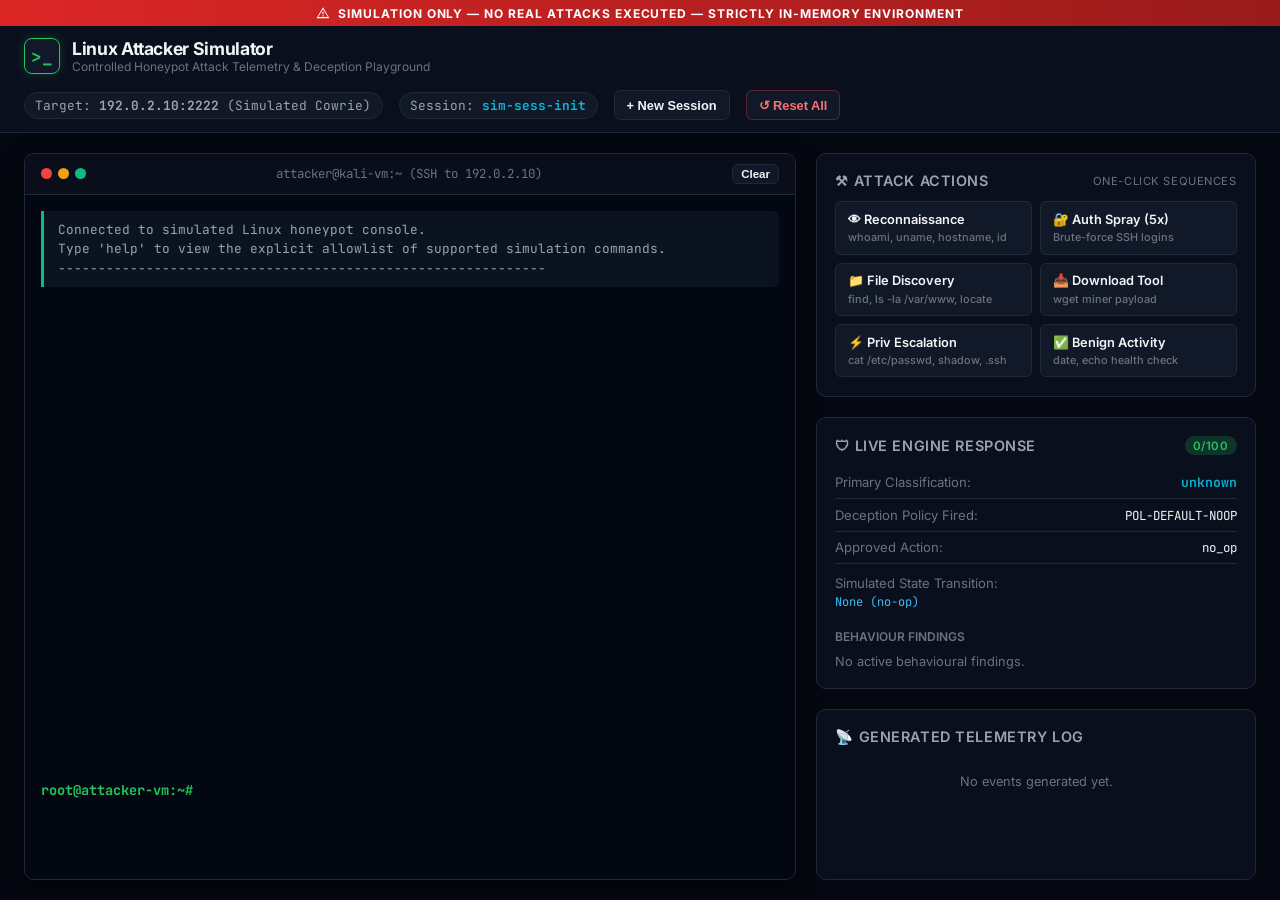
==== simulator/static/index.html @ c262e5c0 "Add analysis engine, deception dashboard, simulator, and live telemetry" ====
<!DOCTYPE html>
<html lang="en">
<head>
  <meta charset="UTF-8">
  <meta name="viewport" content="width=device-width, initial-scale=1.0">
  <title>Linux Attacker Simulator — AI Adaptive Cyber Deception System</title>

  <!-- Fonts -->
  <link rel="preconnect" href="https://fonts.googleapis.com">
  <link rel="preconnect" href="https://fonts.gstatic.com" crossorigin>
  <link href="https://fonts.googleapis.com/css2?family=Inter:wght@400;500;600;700&family=JetBrains+Mono:wght@400;500;600;700&display=swap" rel="stylesheet">

  <!-- Stylesheet -->
  <link rel="stylesheet" href="css/simulator.css">
</head>
<body>

  <!-- Persistent Safety Warning Banner -->
  <div class="safety-banner">
    <svg width="14" height="14" viewBox="0 0 24 24" fill="currentColor">
      <path d="M12 2L1 21h22L12 2zm0 3.5L20.3 19H3.7L12 5.5zM11 10v4h2v-4h-2zm0 6v2h2v-2h-2z"/>
    </svg>
    <span>SIMULATION ONLY — NO REAL ATTACKS EXECUTED — STRICTLY IN-MEMORY ENVIRONMENT</span>
  </div>

  <!-- Header -->
  <header class="header">
    <div class="brand">
      <div class="brand-icon">&gt;_</div>
      <div>
        <div class="brand-title">Linux Attacker Simulator</div>
        <div class="brand-subtitle">Controlled Honeypot Attack Telemetry & Deception Playground</div>
      </div>
    </div>

    <div class="header-meta">
      <div class="meta-pill">Target: <strong>192.0.2.10:2222</strong> (Simulated Cowrie)</div>
      <div class="meta-pill">Session: <strong id="sessionIdDisplay" style="color: var(--term-cyan);">sim-sess-init</strong></div>
      <button id="btnNewSession" class="btn" title="Start a fresh simulated session ID">+ New Session</button>
      <button id="btnResetSession" class="btn btn-danger" title="Reset session and WorldState baseline">&#8634; Reset All</button>
    </div>
  </header>

  <!-- Main Split Layout -->
  <main class="main-container">
    <!-- Left: Terminal Emulator -->
    <div class="terminal-card">
      <div class="terminal-header">
        <div class="terminal-dots">
          <div class="dot dot-red"></div>
          <div class="dot dot-yellow"></div>
          <div class="dot dot-green"></div>
        </div>
        <div class="terminal-title">attacker@kali-vm:~ (SSH to 192.0.2.10)</div>
        <button id="btnClearTerminal" class="btn" style="padding: 0.2rem 0.5rem; font-size: 0.72rem;">Clear</button>
      </div>

      <div class="terminal-body" id="terminalBody">
        <div id="terminalOutput"></div>
        <div class="terminal-input-row">
          <span class="terminal-prompt">root@attacker-vm:~#</span>
          <input type="text" id="terminalInput" class="terminal-input" autofocus autocomplete="off" spellcheck="false">
        </div>
      </div>
    </div>

    <!-- Right: Attack Actions & Live Response Panel -->
    <div class="side-panel">
      <!-- 1. Attack Scenario Controls -->
      <div class="card">
        <div class="card-title">
          <span>&#9874; Attack Actions</span>
          <span style="font-size: 0.7rem; color: var(--text-muted); font-weight: 400;">One-Click Sequences</span>
        </div>
        <div class="actions-grid">
          <button class="btn-action" data-action="reconnaissance">
            <span class="btn-action-label">&#128065; Reconnaissance</span>
            <span class="btn-action-sub">whoami, uname, hostname, id</span>
          </button>
          <button class="btn-action" data-action="authentication_abuse">
            <span class="btn-action-label">&#128272; Auth Spray (5x)</span>
            <span class="btn-action-sub">Brute-force SSH logins</span>
          </button>
          <button class="btn-action" data-action="file_discovery">
            <span class="btn-action-label">&#128193; File Discovery</span>
            <span class="btn-action-sub">find, ls -la /var/www, locate</span>
          </button>
          <button class="btn-action" data-action="download_attempt">
            <span class="btn-action-label">&#128229; Download Tool</span>
            <span class="btn-action-sub">wget miner payload</span>
          </button>
          <button class="btn-action" data-action="privilege_escalation">
            <span class="btn-action-label">&#9889; Priv Escalation</span>
            <span class="btn-action-sub">cat /etc/passwd, shadow, .ssh</span>
          </button>
          <button class="btn-action" data-action="benign_activity">
            <span class="btn-action-label">&#9989; Benign Activity</span>
            <span class="btn-action-sub">date, echo health check</span>
          </button>
        </div>
      </div>

      <!-- 2. Live Telemetry & Deception Response -->
      <div class="card">
        <div class="card-title">
          <span>&#128737; Live Engine Response</span>
          <span id="threatScoreDisplay" class="badge badge-low">0/100</span>
        </div>
        <div>
          <div class="telemetry-row">
            <span style="color: var(--text-muted);">Primary Classification:</span>
            <span id="categoryDisplay" style="font-family: var(--font-mono); font-weight: 600; color: var(--term-cyan);">unknown</span>
          </div>
          <div class="telemetry-row">
            <span style="color: var(--text-muted);">Deception Policy Fired:</span>
            <span id="policyDisplay" style="font-family: var(--font-mono); font-size: 0.78rem;">POL-DEFAULT-NOOP</span>
          </div>
          <div class="telemetry-row">
            <span style="color: var(--text-muted);">Approved Action:</span>
            <span id="actionDisplay" style="font-family: var(--font-mono); font-size: 0.78rem;">no_op</span>
          </div>
          <div class="telemetry-row" style="border-bottom: none; flex-direction: column; align-items: flex-start; gap: 0.2rem; margin-top: 0.2rem;">
            <span style="color: var(--text-muted);">Simulated State Transition:</span>
            <span id="stateAppliedDisplay" style="font-family: var(--font-mono); font-size: 0.75rem; color: #38bdf8; word-break: break-all;">None (no-op)</span>
          </div>
        </div>

        <div style="margin-top: 0.75rem;">
          <div style="font-size: 0.75rem; font-weight: 600; text-transform: uppercase; color: var(--text-muted); margin-bottom: 0.35rem;">
            Behaviour Findings
          </div>
          <div id="findingsDisplay">
            <span style="color: var(--text-muted); font-size: 0.8rem;">No active behavioural findings.</span>
          </div>
        </div>
      </div>

      <!-- 3. Chronological Simulation Event Stream -->
      <div class="card" style="flex: 1;">
        <div class="card-title">
          <span>&#128225; Generated Telemetry Log</span>
        </div>
        <div id="eventsLog" style="max-height: 180px; overflow-y: auto;">
          <div style="color: var(--text-muted); font-size: 0.8rem; text-align: center; padding: 1rem;">No events generated yet.</div>
        </div>
      </div>
    </div>
  </main>

  <!-- Script -->
  <script src="js/simulator.js"></script>
</body>
</html>
---- simulator/static/css/simulator.css ----
/* ==========================================================================
   Linux Attacker Simulator — Stylesheet
   Dark Terminal & Cybersecurity Theme
   ========================================================================== */

:root {
  --bg-primary: #050811;
  --bg-secondary: #0a0f1d;
  --bg-surface: #111827;
  --bg-terminal: #030712;

  --border-subtle: #1f2937;
  --border-glow: rgba(34, 197, 94, 0.3);

  --text-primary: #f3f4f6;
  --text-secondary: #9ca3af;
  --text-muted: #6b7280;

  --term-green: #22c55e;
  --term-cyan: #06b6d4;
  --term-amber: #f59e0b;
  --term-rose: #f43f5e;
  --term-purple: #a855f7;

  --font-sans: 'Inter', -apple-system, sans-serif;
  --font-mono: 'JetBrains Mono', monospace;
}

*, *::before, *::after {
  box-sizing: border-box;
  margin: 0;
  padding: 0;
}

body {
  font-family: var(--font-sans);
  background: var(--bg-primary);
  color: var(--text-primary);
  min-height: 100vh;
  display: flex;
  flex-direction: column;
}

/* Persistent Safety Warning Header */
.safety-banner {
  background: linear-gradient(90deg, #dc2626, #991b1b);
  color: white;
  text-align: center;
  padding: 0.35rem 1rem;
  font-size: 0.75rem;
  font-weight: 700;
  letter-spacing: 0.08em;
  text-transform: uppercase;
  display: flex;
  align-items: center;
  justify-content: center;
  gap: 0.5rem;
  box-shadow: 0 2px 8px rgba(220, 38, 38, 0.4);
}

/* App Header */
.header {
  background: var(--bg-secondary);
  border-bottom: 1px solid var(--border-subtle);
  padding: 0.75rem 1.5rem;
  display: flex;
  align-items: center;
  justify-content: space-between;
  flex-wrap: wrap;
  gap: 1rem;
}

.brand {
  display: flex;
  align-items: center;
  gap: 0.75rem;
}

.brand-icon {
  width: 36px;
  height: 36px;
  background: #111827;
  border: 1px solid #22c55e;
  border-radius: 8px;
  display: flex;
  align-items: center;
  justify-content: center;
  color: #22c55e;
  font-family: var(--font-mono);
  font-weight: 700;
  font-size: 1.1rem;
  box-shadow: 0 0 10px rgba(34, 197, 94, 0.25);
}

.brand-title {
  font-size: 1.1rem;
  font-weight: 700;
  letter-spacing: -0.02em;
}

.brand-subtitle {
  font-size: 0.75rem;
  color: var(--text-muted);
}

.header-meta {
  display: flex;
  align-items: center;
  gap: 1rem;
  font-size: 0.8rem;
}

.meta-pill {
  background: var(--bg-surface);
  border: 1px solid var(--border-subtle);
  padding: 0.25rem 0.65rem;
  border-radius: 9999px;
  font-family: var(--font-mono);
  color: var(--text-secondary);
}

/* Main Split Layout */
.main-container {
  flex: 1;
  display: grid;
  grid-template-columns: 1fr 440px;
  gap: 1.25rem;
  padding: 1.25rem 1.5rem;
  max-width: 1700px;
  width: 100%;
  margin: 0 auto;
}

@media (max-width: 1100px) {
  .main-container {
    grid-template-columns: 1fr;
  }
}

/* Terminal Card */
.terminal-card {
  background: var(--bg-terminal);
  border: 1px solid var(--border-subtle);
  border-radius: 10px;
  display: flex;
  flex-direction: column;
  overflow: hidden;
  box-shadow: 0 8px 24px rgba(0, 0, 0, 0.6);
}

.terminal-header {
  background: #090e1a;
  border-bottom: 1px solid var(--border-subtle);
  padding: 0.6rem 1rem;
  display: flex;
  align-items: center;
  justify-content: space-between;
}

.terminal-dots {
  display: flex;
  gap: 6px;
}

.dot {
  width: 11px;
  height: 11px;
  border-radius: 50%;
}
.dot-red { background: #ef4444; }
.dot-yellow { background: #f59e0b; }
.dot-green { background: #10b981; }

.terminal-title {
  font-size: 0.78rem;
  font-family: var(--font-mono);
  color: var(--text-muted);
}

.terminal-body {
  flex: 1;
  padding: 1rem;
  font-family: var(--font-mono);
  font-size: 0.85rem;
  color: #e5e7eb;
  overflow-y: auto;
  min-height: 440px;
  max-height: 620px;
  display: flex;
  flex-direction: column;
}

.terminal-output {
  white-space: pre-wrap;
  word-break: break-word;
  line-height: 1.5;
  margin-bottom: 0.75rem;
}

.term-block {
  margin-bottom: 0.9rem;
  padding: 0.55rem 0.75rem;
  background: rgba(15, 23, 42, 0.45);
  border-left: 3px solid #38bdf8;
  border-radius: 0 6px 6px 0;
}

.term-block.action-block {
  border-left-color: #a855f7;
  background: rgba(88, 28, 135, 0.15);
}

.term-cmd {
  color: #38bdf8;
  font-weight: 600;
  display: flex;
  align-items: center;
  gap: 0.4rem;
  margin-bottom: 0.35rem;
  font-size: 0.82rem;
}

.term-out {
  color: #cbd5e1;
  white-space: pre-wrap;
  word-break: break-word;
  line-height: 1.5;
  font-size: 0.82rem;
}

.term-banner-block {
  margin-bottom: 0.9rem;
  padding: 0.6rem 0.85rem;
  background: rgba(30, 41, 59, 0.35);
  border-left: 3px solid #10b981;
  border-radius: 0 6px 6px 0;
  color: #94a3b8;
  line-height: 1.5;
  font-size: 0.8rem;
  white-space: pre-wrap;
}

.terminal-input-row {
  display: flex;
  align-items: center;
  gap: 0.5rem;
  margin-top: auto;
}

.terminal-prompt {
  color: #22c55e;
  font-weight: 700;
  white-space: nowrap;
}

.terminal-input {
  flex: 1;
  background: transparent;
  border: none;
  outline: none;
  font-family: inherit;
  font-size: inherit;
  color: #f3f4f6;
  caret-color: #22c55e;
}

/* Side Panels */
.side-panel {
  display: flex;
  flex-direction: column;
  gap: 1.25rem;
}

.card {
  background: var(--bg-secondary);
  border: 1px solid var(--border-subtle);
  border-radius: 10px;
  padding: 1.15rem;
}

.card-title {
  font-size: 0.9rem;
  font-weight: 600;
  text-transform: uppercase;
  letter-spacing: 0.04em;
  color: var(--text-secondary);
  margin-bottom: 0.75rem;
  display: flex;
  align-items: center;
  justify-content: space-between;
}

/* Action Buttons Grid */
.actions-grid {
  display: grid;
  grid-template-columns: 1fr 1fr;
  gap: 0.5rem;
}

.btn-action {
  background: var(--bg-surface);
  border: 1px solid var(--border-subtle);
  color: var(--text-primary);
  padding: 0.6rem 0.75rem;
  border-radius: 6px;
  font-size: 0.8rem;
  font-family: inherit;
  font-weight: 500;
  cursor: pointer;
  text-align: left;
  transition: all 0.2s ease;
  display: flex;
  flex-direction: column;
  gap: 0.2rem;
}

.btn-action:hover {
  background: #1f2937;
  border-color: #38bdf8;
  box-shadow: 0 0 10px rgba(56, 189, 248, 0.15);
}

.btn-action-label {
  font-weight: 600;
}

.btn-action-sub {
  font-size: 0.68rem;
  color: var(--text-muted);
}

/* Response telemetry card */
.telemetry-row {
  display: flex;
  justify-content: space-between;
  align-items: flex-start;
  font-size: 0.82rem;
  padding: 0.45rem 0;
  border-bottom: 1px solid var(--border-subtle);
  gap: 0.5rem;
}

.json-state-box {
  background: rgba(0, 0, 0, 0.45);
  border: 1px solid var(--border-subtle);
  border-radius: 4px;
  padding: 0.45rem 0.6rem;
  font-family: var(--font-mono);
  font-size: 0.73rem;
  color: #a7f3d0;
  max-height: 120px;
  overflow: auto;
  white-space: pre-wrap;
  word-break: break-word;
  line-height: 1.4;
  width: 100%;
}

.finding-item {
  background: rgba(0, 0, 0, 0.35);
  border: 1px solid rgba(56, 189, 248, 0.15);
  border-radius: 5px;
  padding: 0.4rem 0.6rem;
  margin-bottom: 0.4rem;
  font-size: 0.78rem;
  line-height: 1.4;
  word-break: break-word;
}

.event-log-item {
  font-size: 0.75rem;
  border-bottom: 1px solid var(--border-subtle);
  padding: 0.4rem 0;
  display: flex;
  flex-direction: column;
  gap: 0.2rem;
}
.event-log-item:last-child {
  border-bottom: none;
}
.event-log-meta {
  display: flex;
  justify-content: space-between;
  align-items: center;
}
.event-badge {
  color: #38bdf8;
  font-family: var(--font-mono);
  font-weight: 600;
  font-size: 0.72rem;
}
.event-time {
  color: var(--text-muted);
  font-family: var(--font-mono);
  font-size: 0.7rem;
}
.event-log-detail {
  color: var(--text-secondary);
  font-family: var(--font-mono);
  font-size: 0.73rem;
  overflow: hidden;
  text-overflow: ellipsis;
  white-space: nowrap;
}

.badge {
  display: inline-block;
  padding: 0.15rem 0.5rem;
  border-radius: 9999px;
  font-size: 0.72rem;
  font-weight: 600;
  text-transform: uppercase;
}

.badge-low { background: rgba(34, 197, 94, 0.2); color: #22c55e; }
.badge-med { background: rgba(245, 158, 11, 0.2); color: #f59e0b; }
.badge-high { background: rgba(239, 68, 68, 0.2); color: #ef4444; }

.badge-accepted { background: rgba(34, 197, 94, 0.2); color: #22c55e; border: 1px solid #22c55e; }
.badge-noop { background: rgba(156, 163, 175, 0.2); color: #9ca3af; }

/* Buttons */
.btn {
  background: var(--bg-surface);
  border: 1px solid var(--border-subtle);
  color: var(--text-primary);
  padding: 0.4rem 0.75rem;
  border-radius: 6px;
  font-size: 0.8rem;
  font-weight: 600;
  cursor: pointer;
  transition: all 0.2s;
}
.btn:hover {
  background: #1f2937;
  border-color: var(--text-muted);
}

.btn-danger {
  color: #f87171;
  border-color: rgba(239, 68, 68, 0.3);
}
.btn-danger:hover {
  background: rgba(239, 68, 68, 0.15);
  border-color: #ef4444;
}
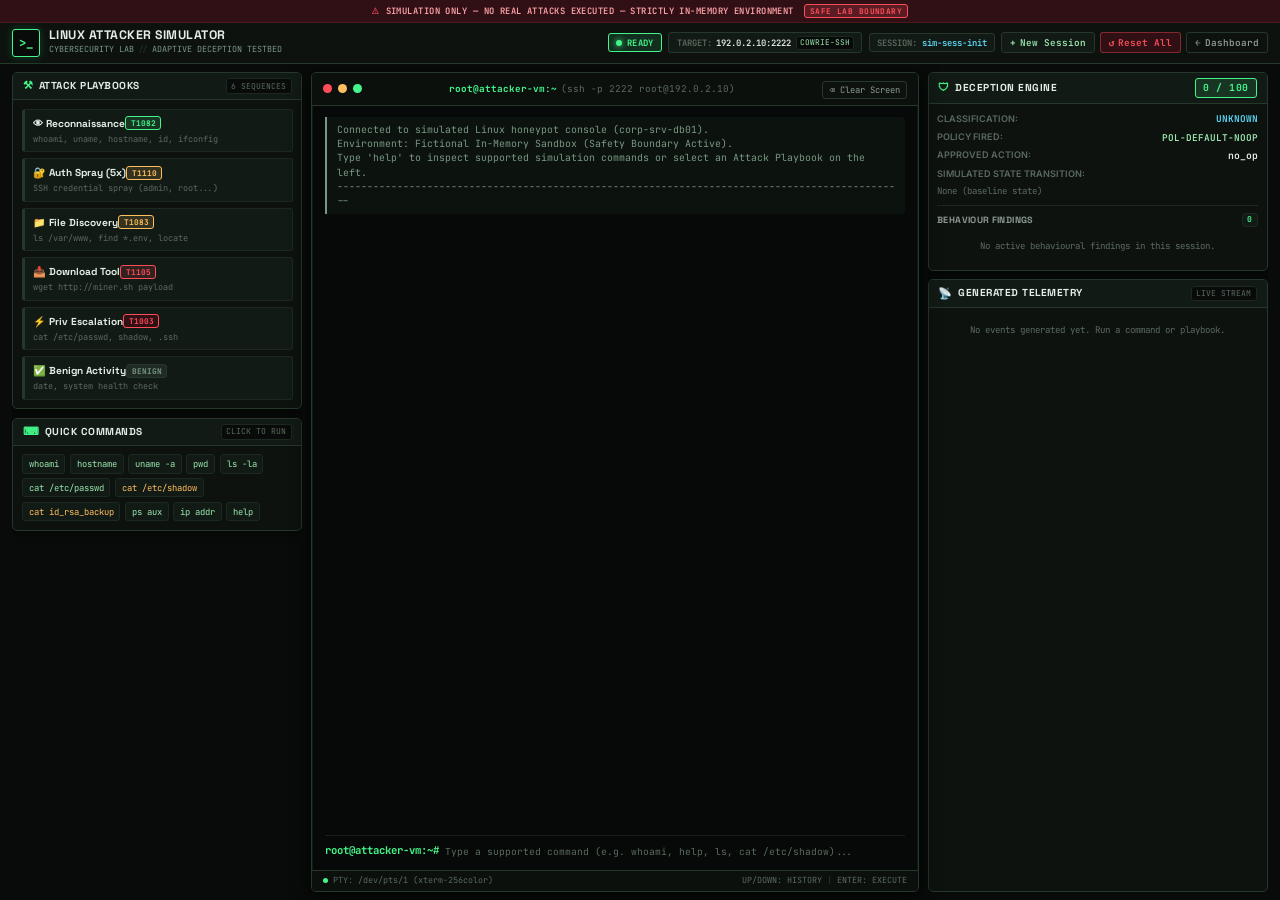
==== commit 1b3ad1eb: "feat(ui): redesign Analysis Dashboard and Linux Attack Simulator - Redesign main dashboard into a cy" ====
--- a/simulator/static/index.html
+++ b/simulator/static/index.html
@@ -5,146 +5,274 @@
   <meta name="viewport" content="width=device-width, initial-scale=1.0">
   <title>Linux Attacker Simulator — AI Adaptive Cyber Deception System</title>
 
-  <!-- Fonts -->
+  <!-- Fonts: Space Grotesk (Headers/Playbooks), JetBrains Mono (Terminal/Telemetry), Inter (Body) -->
   <link rel="preconnect" href="https://fonts.googleapis.com">
   <link rel="preconnect" href="https://fonts.gstatic.com" crossorigin>
-  <link href="https://fonts.googleapis.com/css2?family=Inter:wght@400;500;600;700&family=JetBrains+Mono:wght@400;500;600;700&display=swap" rel="stylesheet">
+  <link href="https://fonts.googleapis.com/css2?family=Inter:wght@400;500;600;700&family=JetBrains+Mono:wght@400;500;600;700&family=Space+Grotesk:wght@500;600;700&display=swap" rel="stylesheet">
 
   <!-- Stylesheet -->
   <link rel="stylesheet" href="css/simulator.css">
 </head>
 <body>
 
-  <!-- Persistent Safety Warning Banner -->
+  <!-- Safety Warning Header -->
   <div class="safety-banner">
-    <svg width="14" height="14" viewBox="0 0 24 24" fill="currentColor">
-      <path d="M12 2L1 21h22L12 2zm0 3.5L20.3 19H3.7L12 5.5zM11 10v4h2v-4h-2zm0 6v2h2v-2h-2z"/>
-    </svg>
-    <span>SIMULATION ONLY — NO REAL ATTACKS EXECUTED — STRICTLY IN-MEMORY ENVIRONMENT</span>
+    <div class="safety-content">
+      <span class="safety-icon">&#9888;</span>
+      <span class="safety-text">SIMULATION ONLY — NO REAL ATTACKS EXECUTED — STRICTLY IN-MEMORY ENVIRONMENT</span>
+      <span class="safety-tag">SAFE LAB BOUNDARY</span>
+    </div>
   </div>
 
-  <!-- Header -->
+  <!-- Terminal Style Header -->
   <header class="header">
     <div class="brand">
-      <div class="brand-icon">&gt;_</div>
+      <div class="brand-terminal-badge">&gt;_</div>
       <div>
         <div class="brand-title">Linux Attacker Simulator</div>
-        <div class="brand-subtitle">Controlled Honeypot Attack Telemetry & Deception Playground</div>
+        <div class="brand-subtitle">
+          <span>CYBERSECURITY LAB</span>
+          <span class="sep">//</span>
+          <span>ADAPTIVE DECEPTION TESTBED</span>
+        </div>
       </div>
     </div>
 
+    <!-- Live Status & Telemetry Metadata -->
     <div class="header-meta">
-      <div class="meta-pill">Target: <strong>192.0.2.10:2222</strong> (Simulated Cowrie)</div>
-      <div class="meta-pill">Session: <strong id="sessionIdDisplay" style="color: var(--term-cyan);">sim-sess-init</strong></div>
-      <button id="btnNewSession" class="btn" title="Start a fresh simulated session ID">+ New Session</button>
-      <button id="btnResetSession" class="btn btn-danger" title="Reset session and WorldState baseline">&#8634; Reset All</button>
+      <div id="simStatusPill" class="status-pill status-ready">
+        <span class="status-dot"></span>
+        <span id="simStatusText">READY</span>
+      </div>
+
+      <div class="meta-pill">
+        <span class="meta-label">TARGET:</span>
+        <span class="meta-value">192.0.2.10:2222</span>
+        <span class="meta-tag">COWRIE-SSH</span>
+      </div>
+
+      <div class="meta-pill">
+        <span class="meta-label">SESSION:</span>
+        <strong id="sessionIdDisplay" class="meta-value session-highlight">sim-sess-init</strong>
+      </div>
+
+      <div class="header-actions">
+        <button id="btnNewSession" class="btn btn-secondary" title="Start a fresh simulated session ID">
+          <span>+</span> New Session
+        </button>
+        <button id="btnResetSession" class="btn btn-danger" title="Reset session and WorldState baseline">
+          <span>&#8634;</span> Reset All
+        </button>
+        <a href="/" class="btn btn-nav" title="Return to main Analysis Dashboard">
+          <span>&#8592;</span> Dashboard
+        </a>
+      </div>
     </div>
   </header>
 
-  <!-- Main Split Layout -->
+  <!-- Main 3-Column Operations Console -->
   <main class="main-container">
-    <!-- Left: Terminal Emulator -->
-    <div class="terminal-card">
-      <div class="terminal-header">
-        <div class="terminal-dots">
-          <div class="dot dot-red"></div>
-          <div class="dot dot-yellow"></div>
-          <div class="dot dot-green"></div>
-        </div>
-        <div class="terminal-title">attacker@kali-vm:~ (SSH to 192.0.2.10)</div>
-        <button id="btnClearTerminal" class="btn" style="padding: 0.2rem 0.5rem; font-size: 0.72rem;">Clear</button>
-      </div>
-
-      <div class="terminal-body" id="terminalBody">
-        <div id="terminalOutput"></div>
-        <div class="terminal-input-row">
-          <span class="terminal-prompt">root@attacker-vm:~#</span>
-          <input type="text" id="terminalInput" class="terminal-input" autofocus autocomplete="off" spellcheck="false">
-        </div>
-      </div>
-    </div>
-
-    <!-- Right: Attack Actions & Live Response Panel -->
-    <div class="side-panel">
-      <!-- 1. Attack Scenario Controls -->
-      <div class="card">
-        <div class="card-title">
-          <span>&#9874; Attack Actions</span>
-          <span style="font-size: 0.7rem; color: var(--text-muted); font-weight: 400;">One-Click Sequences</span>
-        </div>
-        <div class="actions-grid">
-          <button class="btn-action" data-action="reconnaissance">
-            <span class="btn-action-label">&#128065; Reconnaissance</span>
-            <span class="btn-action-sub">whoami, uname, hostname, id</span>
-          </button>
-          <button class="btn-action" data-action="authentication_abuse">
-            <span class="btn-action-label">&#128272; Auth Spray (5x)</span>
-            <span class="btn-action-sub">Brute-force SSH logins</span>
-          </button>
-          <button class="btn-action" data-action="file_discovery">
-            <span class="btn-action-label">&#128193; File Discovery</span>
-            <span class="btn-action-sub">find, ls -la /var/www, locate</span>
-          </button>
-          <button class="btn-action" data-action="download_attempt">
-            <span class="btn-action-label">&#128229; Download Tool</span>
-            <span class="btn-action-sub">wget miner payload</span>
-          </button>
-          <button class="btn-action" data-action="privilege_escalation">
-            <span class="btn-action-label">&#9889; Priv Escalation</span>
-            <span class="btn-action-sub">cat /etc/passwd, shadow, .ssh</span>
-          </button>
-          <button class="btn-action" data-action="benign_activity">
-            <span class="btn-action-label">&#9989; Benign Activity</span>
-            <span class="btn-action-sub">date, echo health check</span>
-          </button>
-        </div>
-      </div>
-
-      <!-- 2. Live Telemetry & Deception Response -->
-      <div class="card">
-        <div class="card-title">
-          <span>&#128737; Live Engine Response</span>
-          <span id="threatScoreDisplay" class="badge badge-low">0/100</span>
-        </div>
-        <div>
-          <div class="telemetry-row">
-            <span style="color: var(--text-muted);">Primary Classification:</span>
-            <span id="categoryDisplay" style="font-family: var(--font-mono); font-weight: 600; color: var(--term-cyan);">unknown</span>
-          </div>
-          <div class="telemetry-row">
-            <span style="color: var(--text-muted);">Deception Policy Fired:</span>
-            <span id="policyDisplay" style="font-family: var(--font-mono); font-size: 0.78rem;">POL-DEFAULT-NOOP</span>
-          </div>
-          <div class="telemetry-row">
-            <span style="color: var(--text-muted);">Approved Action:</span>
-            <span id="actionDisplay" style="font-family: var(--font-mono); font-size: 0.78rem;">no_op</span>
-          </div>
-          <div class="telemetry-row" style="border-bottom: none; flex-direction: column; align-items: flex-start; gap: 0.2rem; margin-top: 0.2rem;">
-            <span style="color: var(--text-muted);">Simulated State Transition:</span>
-            <span id="stateAppliedDisplay" style="font-family: var(--font-mono); font-size: 0.75rem; color: #38bdf8; word-break: break-all;">None (no-op)</span>
-          </div>
-        </div>
-
-        <div style="margin-top: 0.75rem;">
-          <div style="font-size: 0.75rem; font-weight: 600; text-transform: uppercase; color: var(--text-muted); margin-bottom: 0.35rem;">
-            Behaviour Findings
-          </div>
-          <div id="findingsDisplay">
-            <span style="color: var(--text-muted); font-size: 0.8rem;">No active behavioural findings.</span>
-          </div>
-        </div>
-      </div>
-
-      <!-- 3. Chronological Simulation Event Stream -->
-      <div class="card" style="flex: 1;">
-        <div class="card-title">
-          <span>&#128225; Generated Telemetry Log</span>
-        </div>
-        <div id="eventsLog" style="max-height: 180px; overflow-y: auto;">
-          <div style="color: var(--text-muted); font-size: 0.8rem; text-align: center; padding: 1rem;">No events generated yet.</div>
-        </div>
-      </div>
-    </div>
+
+    <!-- Column 1: Attack Playbooks & Quick Commands -->
+    <aside class="left-panel">
+      <!-- 1. Attack Playbook Scenarios -->
+      <div class="terminal-panel">
+        <div class="panel-header">
+          <div class="panel-title">
+            <span class="panel-icon">&#9874;</span>
+            <span>ATTACK PLAYBOOKS</span>
+          </div>
+          <span class="panel-badge">6 SEQUENCES</span>
+        </div>
+        <div class="panel-body">
+          <div class="actions-grid">
+            <button class="btn-action" data-action="reconnaissance" title="System identification commands">
+              <div class="btn-action-top">
+                <span class="btn-action-label">&#128065; Reconnaissance</span>
+                <span class="action-tag tag-low">T1082</span>
+              </div>
+              <span class="btn-action-sub">whoami, uname, hostname, id, ifconfig</span>
+            </button>
+
+            <button class="btn-action" data-action="authentication_abuse" title="Simulated brute force login spray">
+              <div class="btn-action-top">
+                <span class="btn-action-label">&#128272; Auth Spray (5x)</span>
+                <span class="action-tag tag-med">T1110</span>
+              </div>
+              <span class="btn-action-sub">SSH credential spray (admin, root...)</span>
+            </button>
+
+            <button class="btn-action" data-action="file_discovery" title="Sensitive directory enumeration">
+              <div class="btn-action-top">
+                <span class="btn-action-label">&#128193; File Discovery</span>
+                <span class="action-tag tag-med">T1083</span>
+              </div>
+              <span class="btn-action-sub">ls /var/www, find *.env, locate</span>
+            </button>
+
+            <button class="btn-action" data-action="download_attempt" title="Simulated tool staging">
+              <div class="btn-action-top">
+                <span class="btn-action-label">&#128229; Download Tool</span>
+                <span class="action-tag tag-high">T1105</span>
+              </div>
+              <span class="btn-action-sub">wget http://miner.sh payload</span>
+            </button>
+
+            <button class="btn-action" data-action="privilege_escalation" title="Credential access and shadow file reading">
+              <div class="btn-action-top">
+                <span class="btn-action-label">&#9889; Priv Escalation</span>
+                <span class="action-tag tag-critical">T1003</span>
+              </div>
+              <span class="btn-action-sub">cat /etc/passwd, shadow, .ssh</span>
+            </button>
+
+            <button class="btn-action" data-action="benign_activity" title="Benign administrative baseline">
+              <div class="btn-action-top">
+                <span class="btn-action-label">&#9989; Benign Activity</span>
+                <span class="action-tag tag-benign">BENIGN</span>
+              </div>
+              <span class="btn-action-sub">date, system health check</span>
+            </button>
+          </div>
+        </div>
+      </div>
+
+      <!-- 2. Fast Command Chips -->
+      <div class="terminal-panel" style="margin-top: 0.65rem;">
+        <div class="panel-header">
+          <div class="panel-title">
+            <span class="panel-icon">&#9000;</span>
+            <span>QUICK COMMANDS</span>
+          </div>
+          <span class="panel-badge">CLICK TO RUN</span>
+        </div>
+        <div class="panel-body">
+          <div class="chips-grid">
+            <button class="chip" data-cmd="whoami">whoami</button>
+            <button class="chip" data-cmd="hostname">hostname</button>
+            <button class="chip" data-cmd="uname -a">uname -a</button>
+            <button class="chip" data-cmd="pwd">pwd</button>
+            <button class="chip" data-cmd="ls -la">ls -la</button>
+            <button class="chip" data-cmd="cat /etc/passwd">cat /etc/passwd</button>
+            <button class="chip chip-alert" data-cmd="cat /etc/shadow">cat /etc/shadow</button>
+            <button class="chip chip-alert" data-cmd="cat /root/.ssh/id_rsa_backup">cat id_rsa_backup</button>
+            <button class="chip" data-cmd="ps aux">ps aux</button>
+            <button class="chip" data-cmd="ip addr">ip addr</button>
+            <button class="chip" data-cmd="help">help</button>
+          </div>
+        </div>
+      </div>
+    </aside>
+
+    <!-- Column 2: Main Linux Terminal Console -->
+    <section class="center-panel">
+      <div class="terminal-window">
+        <div class="terminal-window-header">
+          <div class="window-decorations">
+            <span class="win-btn close"></span>
+            <span class="win-btn minimize"></span>
+            <span class="win-btn maximize"></span>
+          </div>
+          <div class="terminal-window-title">
+            <span class="term-title-host">root@attacker-vm:~</span>
+            <span class="term-title-conn">(ssh -p 2222 root@192.0.2.10)</span>
+          </div>
+          <div class="terminal-header-controls">
+            <button id="btnClearTerminal" class="term-ctrl-btn" title="Clear terminal screen">
+              &#9003; Clear Screen
+            </button>
+          </div>
+        </div>
+
+        <!-- Terminal Output Stream -->
+        <div class="terminal-body" id="terminalBody">
+          <div id="terminalOutput"></div>
+
+          <!-- Interactive Shell Prompt Row -->
+          <div class="terminal-input-row">
+            <span class="terminal-prompt">root@attacker-vm:~#</span>
+            <input type="text" id="terminalInput" class="terminal-input" placeholder="Type a supported command (e.g. whoami, help, ls, cat /etc/shadow)..." autofocus autocomplete="off" spellcheck="false">
+          </div>
+        </div>
+
+        <!-- Terminal Status Footer -->
+        <div class="terminal-footer">
+          <div class="footer-left">
+            <span class="footer-dot"></span>
+            <span>PTY: /dev/pts/1 (xterm-256color)</span>
+          </div>
+          <div class="footer-right">
+            <span>UP/DOWN: HISTORY</span>
+            <span class="sep">|</span>
+            <span>ENTER: EXECUTE</span>
+          </div>
+        </div>
+      </div>
+    </section>
+
+    <!-- Column 3: Telemetry, Threat Scoring & Live Engine Response -->
+    <aside class="right-panel">
+      <!-- 1. Live Engine Response Card -->
+      <div class="terminal-panel">
+        <div class="panel-header">
+          <div class="panel-title">
+            <span class="panel-icon">&#128737;</span>
+            <span>DECEPTION ENGINE</span>
+          </div>
+          <span id="threatScoreDisplay" class="score-pill score-low">0 / 100</span>
+        </div>
+        <div class="panel-body">
+          <div class="telemetry-table">
+            <div class="telemetry-row">
+              <span class="telemetry-label">Classification:</span>
+              <span id="categoryDisplay" class="telemetry-val cat-badge">unknown</span>
+            </div>
+            <div class="telemetry-row">
+              <span class="telemetry-label">Policy Fired:</span>
+              <span id="policyDisplay" class="telemetry-val code-val">POL-DEFAULT-NOOP</span>
+            </div>
+            <div class="telemetry-row">
+              <span class="telemetry-label">Approved Action:</span>
+              <span id="actionDisplay" class="telemetry-val">no_op</span>
+            </div>
+            <div class="telemetry-row vertical">
+              <span class="telemetry-label">Simulated State Transition:</span>
+              <div id="stateAppliedDisplay" class="state-container">
+                <span class="state-none">None (baseline state)</span>
+              </div>
+            </div>
+          </div>
+
+          <!-- Behaviour Findings -->
+          <div class="findings-section">
+            <div class="findings-header">
+              <span>BEHAVIOUR FINDINGS</span>
+              <span class="findings-count" id="findingsCountBadge">0</span>
+            </div>
+            <div id="findingsDisplay" class="findings-list">
+              <div class="finding-empty">No active behavioural findings in this session.</div>
+            </div>
+          </div>
+        </div>
+      </div>
+
+      <!-- 2. Generated Telemetry Event Log -->
+      <div class="terminal-panel flex-panel" style="margin-top: 0.65rem;">
+        <div class="panel-header">
+          <div class="panel-title">
+            <span class="panel-icon">&#128225;</span>
+            <span>GENERATED TELEMETRY</span>
+          </div>
+          <span class="panel-badge">LIVE STREAM</span>
+        </div>
+        <div class="panel-body scrollable">
+          <div id="eventsLog" class="events-log-stream">
+            <div class="finding-empty">No events generated yet. Run a command or playbook.</div>
+          </div>
+        </div>
+      </div>
+    </aside>
+
   </main>
 
   <!-- Script -->
--- a/simulator/static/css/simulator.css
+++ b/simulator/static/css/simulator.css
@@ -1,255 +1,709 @@
 /* ==========================================================================
-   Linux Attacker Simulator — Stylesheet
-   Dark Terminal & Cybersecurity Theme
+   Linux Attacker Simulator — Hacker Terminal / Cyber-Ops Console Theme
+   Palette:
+     Main BG: #080B09 | Terminal Panel: #0D120F | Elevated: #121A15
+     Terminal Green: #43F58A | Soft Green: #9BE7B0 | Dim Green: #789782
+     Alert Red: #FF4D5A | Deep Red BG: #301014
+     Warning Amber: #FFBF5E | Info Cyan: #5DDCFA
+     Primary Text: #E3EDE5 | Secondary Text: #8C9B90 | Borders: #25382B
+   Typography:
+     Space Grotesk (Headings/Labels), JetBrains Mono (Terminal/Telemetry), Inter (Body)
+   Layout: Compact, 100% Zoom Laptop Displays (1366x768 / 1440x900)
    ========================================================================== */
 
 :root {
-  --bg-primary: #050811;
-  --bg-secondary: #0a0f1d;
-  --bg-surface: #111827;
-  --bg-terminal: #030712;
-
-  --border-subtle: #1f2937;
-  --border-glow: rgba(34, 197, 94, 0.3);
-
-  --text-primary: #f3f4f6;
-  --text-secondary: #9ca3af;
-  --text-muted: #6b7280;
-
-  --term-green: #22c55e;
-  --term-cyan: #06b6d4;
-  --term-amber: #f59e0b;
-  --term-rose: #f43f5e;
-  --term-purple: #a855f7;
-
-  --font-sans: 'Inter', -apple-system, sans-serif;
-  --font-mono: 'JetBrains Mono', monospace;
-}
-
+  /* Surfaces */
+  --bg-main: #080B09;
+  --bg-panel: #0D120F;
+  --bg-panel-elevated: #121A15;
+  --bg-panel-hover: #18241D;
+  --bg-terminal-screen: #060907;
+
+  /* Borders */
+  --border-subtle: #1B291F;
+  --border-default: #25382B;
+  --border-glow: rgba(67, 245, 138, 0.35);
+  --border-alert: rgba(255, 77, 90, 0.4);
+
+  /* Typography Colors */
+  --text-primary: #E3EDE5;
+  --text-secondary: #8C9B90;
+  --text-muted: #5B6A5F;
+
+  /* Terminal Accent Colors */
+  --term-green: #43F58A;
+  --term-green-soft: #9BE7B0;
+  --term-green-dim: #789782;
+  --term-green-tint: rgba(67, 245, 138, 0.12);
+
+  --alert-red: #FF4D5A;
+  --alert-red-deep: #301014;
+  --alert-red-tint: rgba(255, 77, 90, 0.14);
+
+  --warn-amber: #FFBF5E;
+  --warn-amber-tint: rgba(255, 191, 94, 0.14);
+
+  --info-cyan: #5DDCFA;
+  --info-cyan-tint: rgba(93, 220, 250, 0.12);
+
+  /* Fonts */
+  --font-heading: 'Space Grotesk', -apple-system, BlinkMacSystemFont, "Segoe UI", Roboto, sans-serif;
+  --font-mono: 'JetBrains Mono', ui-monospace, 'SF Mono', Menlo, Consolas, monospace;
+  --font-body: 'Inter', -apple-system, BlinkMacSystemFont, "Segoe UI", Roboto, sans-serif;
+
+  /* Radii & Shadows */
+  --radius-xs: 3px;
+  --radius-sm: 5px;
+  --radius-md: 7px;
+  --radius-full: 9999px;
+
+  --shadow-terminal: 0 4px 20px rgba(0, 0, 0, 0.7), inset 0 0 1px 1px rgba(67, 245, 138, 0.1);
+  --shadow-glow: 0 0 12px rgba(67, 245, 138, 0.25);
+}
+
+/* Base Reset */
 *, *::before, *::after {
   box-sizing: border-box;
   margin: 0;
   padding: 0;
 }
 
+html, body {
+  height: 100%;
+  overflow: hidden;
+  background-color: var(--bg-main);
+  color: var(--text-primary);
+  font-family: var(--font-body);
+  font-size: 13px;
+  line-height: 1.4;
+  -webkit-font-smoothing: antialiased;
+}
+
 body {
-  font-family: var(--font-sans);
-  background: var(--bg-primary);
+  display: flex;
+  flex-direction: column;
+}
+
+/* Scrollbars */
+::-webkit-scrollbar {
+  width: 5px;
+  height: 5px;
+}
+::-webkit-scrollbar-track {
+  background: var(--bg-main);
+}
+::-webkit-scrollbar-thumb {
+  background: var(--border-default);
+  border-radius: var(--radius-full);
+}
+::-webkit-scrollbar-thumb:hover {
+  background: var(--term-green-dim);
+}
+
+/* Accessible Focus */
+:focus-visible {
+  outline: 2px solid var(--term-green);
+  outline-offset: 1px;
+}
+
+/* ==========================================================================
+   Safety Warning Banner
+   ========================================================================== */
+
+.safety-banner {
+  background: var(--alert-red-deep);
+  border-bottom: 1px solid var(--alert-red-tint);
+  padding: 0.25rem 0.75rem;
+  font-size: 0.68rem;
+  letter-spacing: 0.05em;
+  color: #FFA3AA;
+  display: flex;
+  justify-content: center;
+  align-items: center;
+  flex-shrink: 0;
+}
+
+.safety-content {
+  display: flex;
+  align-items: center;
+  gap: 0.45rem;
+  font-family: var(--font-mono);
+  font-weight: 600;
+  text-transform: uppercase;
+}
+
+.safety-icon {
+  color: var(--alert-red);
+  font-size: 0.85rem;
+}
+
+.safety-tag {
+  background: rgba(255, 77, 90, 0.2);
+  border: 1px solid var(--alert-red);
+  color: var(--alert-red);
+  padding: 0.05rem 0.35rem;
+  border-radius: var(--radius-xs);
+  font-size: 0.6rem;
+  font-weight: 700;
+  margin-left: 0.35rem;
+}
+
+/* ==========================================================================
+   Header Bar (Terminal Operations Window)
+   ========================================================================== */
+
+.header {
+  background: var(--bg-panel);
+  border-bottom: 1px solid var(--border-default);
+  padding: 0.45rem 0.95rem;
+  display: flex;
+  align-items: center;
+  justify-content: space-between;
+  gap: 0.75rem;
+  flex-shrink: 0;
+  flex-wrap: wrap;
+}
+
+.brand {
+  display: flex;
+  align-items: center;
+  gap: 0.65rem;
+}
+
+.brand-terminal-badge {
+  width: 28px;
+  height: 28px;
+  background: var(--bg-main);
+  border: 1px solid var(--term-green);
+  border-radius: var(--radius-xs);
+  color: var(--term-green);
+  font-family: var(--font-mono);
+  font-weight: 700;
+  font-size: 0.95rem;
+  display: flex;
+  align-items: center;
+  justify-content: center;
+  box-shadow: 0 0 8px rgba(67, 245, 138, 0.2);
+}
+
+.brand-title {
+  font-family: var(--font-heading);
+  font-size: 0.95rem;
+  font-weight: 700;
+  letter-spacing: 0.04em;
   color: var(--text-primary);
-  min-height: 100vh;
-  display: flex;
-  flex-direction: column;
-}
-
-/* Persistent Safety Warning Header */
-.safety-banner {
-  background: linear-gradient(90deg, #dc2626, #991b1b);
-  color: white;
-  text-align: center;
-  padding: 0.35rem 1rem;
-  font-size: 0.75rem;
-  font-weight: 700;
-  letter-spacing: 0.08em;
+  line-height: 1.1;
   text-transform: uppercase;
-  display: flex;
-  align-items: center;
-  justify-content: center;
+}
+
+.brand-subtitle {
+  font-family: var(--font-mono);
+  font-size: 0.65rem;
+  color: var(--term-green-dim);
+  display: flex;
+  align-items: center;
+  gap: 0.3rem;
+  margin-top: 0.1rem;
+}
+
+.brand-subtitle .sep {
+  color: var(--border-default);
+}
+
+/* Header Metadata Pills */
+.header-meta {
+  display: flex;
+  align-items: center;
   gap: 0.5rem;
-  box-shadow: 0 2px 8px rgba(220, 38, 38, 0.4);
-}
-
-/* App Header */
-.header {
-  background: var(--bg-secondary);
-  border-bottom: 1px solid var(--border-subtle);
-  padding: 0.75rem 1.5rem;
-  display: flex;
-  align-items: center;
-  justify-content: space-between;
   flex-wrap: wrap;
-  gap: 1rem;
-}
-
-.brand {
-  display: flex;
-  align-items: center;
-  gap: 0.75rem;
-}
-
-.brand-icon {
-  width: 36px;
-  height: 36px;
-  background: #111827;
-  border: 1px solid #22c55e;
-  border-radius: 8px;
-  display: flex;
-  align-items: center;
-  justify-content: center;
-  color: #22c55e;
-  font-family: var(--font-mono);
-  font-weight: 700;
-  font-size: 1.1rem;
-  box-shadow: 0 0 10px rgba(34, 197, 94, 0.25);
-}
-
-.brand-title {
-  font-size: 1.1rem;
-  font-weight: 700;
-  letter-spacing: -0.02em;
-}
-
-.brand-subtitle {
-  font-size: 0.75rem;
+}
+
+.status-pill {
+  display: inline-flex;
+  align-items: center;
+  gap: 0.35rem;
+  padding: 0.18rem 0.55rem;
+  border-radius: var(--radius-xs);
+  font-family: var(--font-mono);
+  font-size: 0.68rem;
+  font-weight: 700;
+  letter-spacing: 0.05em;
+  text-transform: uppercase;
+}
+
+.status-pill.status-ready {
+  background: var(--term-green-tint);
+  border: 1px solid var(--term-green);
+  color: var(--term-green);
+}
+
+.status-pill.status-running {
+  background: var(--warn-amber-tint);
+  border: 1px solid var(--warn-amber);
+  color: var(--warn-amber);
+}
+
+.status-dot {
+  width: 6px;
+  height: 6px;
+  border-radius: 50%;
+  background: currentColor;
+  box-shadow: 0 0 6px currentColor;
+}
+
+.meta-pill {
+  background: var(--bg-panel-elevated);
+  border: 1px solid var(--border-default);
+  padding: 0.18rem 0.55rem;
+  border-radius: var(--radius-xs);
+  font-family: var(--font-mono);
+  font-size: 0.68rem;
+  display: flex;
+  align-items: center;
+  gap: 0.35rem;
+}
+
+.meta-label {
   color: var(--text-muted);
-}
-
-.header-meta {
-  display: flex;
-  align-items: center;
-  gap: 1rem;
-  font-size: 0.8rem;
-}
-
-.meta-pill {
-  background: var(--bg-surface);
+  font-weight: 600;
+}
+
+.meta-value {
+  color: var(--text-primary);
+  font-weight: 600;
+}
+
+.session-highlight {
+  color: var(--info-cyan);
+}
+
+.meta-tag {
+  background: var(--bg-main);
   border: 1px solid var(--border-subtle);
-  padding: 0.25rem 0.65rem;
-  border-radius: 9999px;
-  font-family: var(--font-mono);
+  color: var(--term-green-soft);
+  font-size: 0.6rem;
+  padding: 0.05rem 0.25rem;
+  border-radius: var(--radius-xs);
+}
+
+/* Header Action Buttons */
+.header-actions {
+  display: flex;
+  align-items: center;
+  gap: 0.4rem;
+}
+
+.btn {
+  display: inline-flex;
+  align-items: center;
+  gap: 0.3rem;
+  padding: 0.25rem 0.6rem;
+  border-radius: var(--radius-xs);
+  font-family: var(--font-mono);
+  font-size: 0.72rem;
+  font-weight: 600;
+  cursor: pointer;
+  border: 1px solid transparent;
+  transition: all 0.15s ease;
+  white-space: nowrap;
+  text-decoration: none;
+  line-height: 1.3;
+}
+
+.btn-secondary {
+  background: var(--bg-panel-elevated);
+  border-color: var(--border-default);
+  color: var(--term-green-soft);
+}
+.btn-secondary:hover {
+  background: var(--bg-panel-hover);
+  border-color: var(--term-green);
+  color: var(--term-green);
+}
+
+.btn-danger {
+  background: var(--alert-red-deep);
+  border-color: var(--border-alert);
+  color: var(--alert-red);
+}
+.btn-danger:hover {
+  background: rgba(255, 77, 90, 0.25);
+  border-color: var(--alert-red);
+  box-shadow: 0 0 8px rgba(255, 77, 90, 0.3);
+}
+
+.btn-nav {
+  background: transparent;
+  border-color: var(--border-default);
   color: var(--text-secondary);
 }
-
-/* Main Split Layout */
+.btn-nav:hover {
+  background: var(--bg-panel-elevated);
+  border-color: var(--text-primary);
+  color: var(--text-primary);
+}
+
+/* ==========================================================================
+   Main 3-Column Grid Layout
+   ========================================================================== */
+
 .main-container {
   flex: 1;
   display: grid;
-  grid-template-columns: 1fr 440px;
-  gap: 1.25rem;
-  padding: 1.25rem 1.5rem;
-  max-width: 1700px;
-  width: 100%;
-  margin: 0 auto;
-}
-
-@media (max-width: 1100px) {
-  .main-container {
-    grid-template-columns: 1fr;
-  }
-}
-
-/* Terminal Card */
-.terminal-card {
-  background: var(--bg-terminal);
+  grid-template-columns: 290px 1fr 340px;
+  gap: 0.65rem;
+  padding: 0.65rem 0.95rem;
+  overflow: hidden;
+  height: calc(100vh - 72px);
+}
+
+/* ==========================================================================
+   Terminal Panel Structure
+   ========================================================================== */
+
+.terminal-panel {
+  background: var(--bg-panel);
+  border: 1px solid var(--border-default);
+  border-radius: var(--radius-sm);
+  display: flex;
+  flex-direction: column;
+  overflow: hidden;
+  box-shadow: 0 2px 8px rgba(0, 0, 0, 0.4);
+}
+
+.terminal-panel.flex-panel {
+  flex: 1;
+  min-height: 0;
+}
+
+.panel-header {
+  background: var(--bg-panel-elevated);
+  border-bottom: 1px solid var(--border-default);
+  padding: 0.4rem 0.75rem;
+  display: flex;
+  align-items: center;
+  justify-content: space-between;
+  flex-shrink: 0;
+}
+
+.panel-title {
+  font-family: var(--font-heading);
+  font-size: 0.78rem;
+  font-weight: 700;
+  letter-spacing: 0.05em;
+  color: var(--text-primary);
+  display: flex;
+  align-items: center;
+  gap: 0.4rem;
+}
+
+.panel-icon {
+  color: var(--term-green);
+  font-size: 0.85rem;
+}
+
+.panel-badge {
+  font-family: var(--font-mono);
+  font-size: 0.62rem;
+  color: var(--text-muted);
+  background: var(--bg-main);
+  padding: 0.1rem 0.35rem;
+  border-radius: var(--radius-xs);
   border: 1px solid var(--border-subtle);
-  border-radius: 10px;
-  display: flex;
-  flex-direction: column;
+}
+
+.panel-body {
+  padding: 0.65rem;
+  display: flex;
+  flex-direction: column;
+}
+
+.panel-body.scrollable {
+  flex: 1;
+  overflow-y: auto;
+  min-height: 0;
+}
+
+/* Left & Right Panels Scrollable Wrapper */
+.left-panel, .right-panel {
+  display: flex;
+  flex-direction: column;
+  overflow-y: auto;
+  height: 100%;
+}
+
+/* ==========================================================================
+   Column 1: Attack Playbooks & Quick Command Chips
+   ========================================================================== */
+
+.actions-grid {
+  display: flex;
+  flex-direction: column;
+  gap: 0.45rem;
+}
+
+.btn-action {
+  background: var(--bg-panel-elevated);
+  border: 1px solid var(--border-subtle);
+  border-left: 3px solid var(--border-default);
+  border-radius: var(--radius-xs);
+  padding: 0.5rem 0.65rem;
+  text-align: left;
+  cursor: pointer;
+  transition: all 0.15s ease;
+  display: flex;
+  flex-direction: column;
+  gap: 0.2rem;
+}
+
+.btn-action:hover {
+  background: var(--bg-panel-hover);
+  border-color: var(--border-default);
+  border-left-color: var(--term-green);
+  transform: translateX(2px);
+}
+
+.btn-action-top {
+  display: flex;
+  align-items: center;
+  justify-content: space-between;
+}
+
+.btn-action-label {
+  font-family: var(--font-heading);
+  font-size: 0.78rem;
+  font-weight: 700;
+  color: var(--text-primary);
+}
+
+.action-tag {
+  font-family: var(--font-mono);
+  font-size: 0.6rem;
+  font-weight: 700;
+  padding: 0.08rem 0.35rem;
+  border-radius: var(--radius-xs);
+}
+
+.tag-low { background: var(--term-green-tint); color: var(--term-green); border: 1px solid var(--term-green); }
+.tag-med { background: var(--warn-amber-tint); color: var(--warn-amber); border: 1px solid var(--warn-amber); }
+.tag-high { background: var(--alert-red-tint); color: var(--alert-red); border: 1px solid var(--alert-red); }
+.tag-critical { background: var(--alert-red-deep); color: var(--alert-red); border: 1px solid var(--alert-red); }
+.tag-benign { background: rgba(91, 106, 95, 0.2); color: var(--term-green-dim); border: 1px solid var(--border-default); }
+
+.btn-action-sub {
+  font-family: var(--font-mono);
+  font-size: 0.66rem;
+  color: var(--text-muted);
+}
+
+/* Quick Commands Chips */
+.chips-grid {
+  display: flex;
+  flex-wrap: wrap;
+  gap: 0.35rem;
+}
+
+.chip {
+  background: var(--bg-panel-elevated);
+  border: 1px solid var(--border-subtle);
+  color: var(--term-green-soft);
+  font-family: var(--font-mono);
+  font-size: 0.68rem;
+  padding: 0.2rem 0.45rem;
+  border-radius: var(--radius-xs);
+  cursor: pointer;
+  transition: all 0.12s ease;
+}
+
+.chip:hover {
+  background: var(--term-green-tint);
+  border-color: var(--term-green);
+  color: var(--term-green);
+}
+
+.chip-alert {
+  color: var(--warn-amber);
+}
+.chip-alert:hover {
+  background: var(--warn-amber-tint);
+  border-color: var(--warn-amber);
+  color: var(--warn-amber);
+}
+
+/* ==========================================================================
+   Column 2: Center Linux Terminal Window
+   ========================================================================== */
+
+.center-panel {
+  display: flex;
+  flex-direction: column;
+  height: 100%;
+  min-height: 0;
+}
+
+.terminal-window {
+  flex: 1;
+  background: var(--bg-terminal-screen);
+  border: 1px solid var(--border-default);
+  border-radius: var(--radius-sm);
+  display: flex;
+  flex-direction: column;
+  box-shadow: var(--shadow-terminal);
+  position: relative;
   overflow: hidden;
-  box-shadow: 0 8px 24px rgba(0, 0, 0, 0.6);
-}
-
-.terminal-header {
-  background: #090e1a;
-  border-bottom: 1px solid var(--border-subtle);
-  padding: 0.6rem 1rem;
+}
+
+/* Subtle CRT scanline overlay */
+.terminal-window::before {
+  content: "";
+  position: absolute;
+  top: 0; left: 0; right: 0; bottom: 0;
+  background: repeating-linear-gradient(
+    0deg,
+    rgba(0, 0, 0, 0.12),
+    rgba(0, 0, 0, 0.12) 1px,
+    transparent 1px,
+    transparent 2px
+  );
+  pointer-events: none;
+  opacity: 0.35;
+  z-index: 5;
+}
+
+.terminal-window-header {
+  background: #0B100D;
+  border-bottom: 1px solid var(--border-default);
+  padding: 0.45rem 0.85rem;
   display: flex;
   align-items: center;
   justify-content: space-between;
-}
-
-.terminal-dots {
-  display: flex;
+  flex-shrink: 0;
+  z-index: 10;
+}
+
+.window-decorations {
+  display: flex;
+  align-items: center;
   gap: 6px;
 }
 
-.dot {
-  width: 11px;
-  height: 11px;
+.win-btn {
+  width: 9px;
+  height: 9px;
   border-radius: 50%;
-}
-.dot-red { background: #ef4444; }
-.dot-yellow { background: #f59e0b; }
-.dot-green { background: #10b981; }
-
-.terminal-title {
-  font-size: 0.78rem;
-  font-family: var(--font-mono);
+  display: inline-block;
+}
+.win-btn.close { background: #FF4D5A; }
+.win-btn.minimize { background: #FFBF5E; }
+.win-btn.maximize { background: #43F58A; }
+
+.terminal-window-title {
+  font-family: var(--font-mono);
+  font-size: 0.72rem;
+  color: var(--text-secondary);
+  display: flex;
+  align-items: center;
+  gap: 0.35rem;
+}
+
+.term-title-host {
+  color: var(--term-green);
+  font-weight: 700;
+}
+
+.term-title-conn {
   color: var(--text-muted);
 }
 
+.term-ctrl-btn {
+  background: var(--bg-panel);
+  border: 1px solid var(--border-default);
+  color: var(--text-secondary);
+  font-family: var(--font-mono);
+  font-size: 0.68rem;
+  padding: 0.15rem 0.5rem;
+  border-radius: var(--radius-xs);
+  cursor: pointer;
+  transition: all 0.15s ease;
+}
+
+.term-ctrl-btn:hover {
+  background: var(--bg-panel-elevated);
+  border-color: var(--term-green);
+  color: var(--term-green);
+}
+
+/* Terminal Body & Output */
 .terminal-body {
   flex: 1;
-  padding: 1rem;
-  font-family: var(--font-mono);
-  font-size: 0.85rem;
-  color: #e5e7eb;
+  padding: 0.85rem 1rem;
   overflow-y: auto;
-  min-height: 440px;
-  max-height: 620px;
-  display: flex;
-  flex-direction: column;
-}
-
-.terminal-output {
+  font-family: var(--font-mono);
+  font-size: 0.82rem;
+  line-height: 1.5;
+  color: var(--text-primary);
+  display: flex;
+  flex-direction: column;
+  z-index: 10;
+}
+
+.term-block {
+  margin-bottom: 0.65rem;
+  padding: 0.4rem 0.65rem;
+  background: rgba(13, 18, 15, 0.7);
+  border-left: 2px solid var(--term-green);
+  border-radius: 0 var(--radius-xs) var(--radius-xs) 0;
+}
+
+.term-block.action-block {
+  border-left-color: var(--info-cyan);
+  background: rgba(18, 26, 21, 0.85);
+}
+
+.term-cmd {
+  color: var(--term-green);
+  font-weight: 600;
+  display: flex;
+  align-items: center;
+  gap: 0.4rem;
+  margin-bottom: 0.25rem;
+  font-size: 0.8rem;
+}
+
+.term-out {
+  color: var(--term-green-soft);
   white-space: pre-wrap;
   word-break: break-word;
-  line-height: 1.5;
-  margin-bottom: 0.75rem;
-}
-
-.term-block {
-  margin-bottom: 0.9rem;
-  padding: 0.55rem 0.75rem;
-  background: rgba(15, 23, 42, 0.45);
-  border-left: 3px solid #38bdf8;
-  border-radius: 0 6px 6px 0;
-}
-
-.term-block.action-block {
-  border-left-color: #a855f7;
-  background: rgba(88, 28, 135, 0.15);
-}
-
-.term-cmd {
-  color: #38bdf8;
-  font-weight: 600;
-  display: flex;
-  align-items: center;
-  gap: 0.4rem;
-  margin-bottom: 0.35rem;
-  font-size: 0.82rem;
-}
-
-.term-out {
-  color: #cbd5e1;
+  font-size: 0.78rem;
+  line-height: 1.45;
+}
+
+.term-banner-block {
+  margin-bottom: 0.65rem;
+  padding: 0.45rem 0.75rem;
+  background: rgba(18, 26, 21, 0.6);
+  border-left: 2px solid var(--term-green-dim);
+  border-radius: 0 var(--radius-xs) var(--radius-xs) 0;
+  color: var(--term-green-dim);
+  font-size: 0.76rem;
+  line-height: 1.45;
   white-space: pre-wrap;
-  word-break: break-word;
-  line-height: 1.5;
-  font-size: 0.82rem;
-}
-
-.term-banner-block {
-  margin-bottom: 0.9rem;
-  padding: 0.6rem 0.85rem;
-  background: rgba(30, 41, 59, 0.35);
-  border-left: 3px solid #10b981;
-  border-radius: 0 6px 6px 0;
-  color: #94a3b8;
-  line-height: 1.5;
-  font-size: 0.8rem;
-  white-space: pre-wrap;
-}
-
+}
+
+/* Terminal Interactive Input Row */
 .terminal-input-row {
   display: flex;
   align-items: center;
   gap: 0.5rem;
   margin-top: auto;
+  padding-top: 0.5rem;
+  border-top: 1px solid rgba(37, 56, 43, 0.5);
 }
 
 .terminal-prompt {
-  color: #22c55e;
-  font-weight: 700;
+  color: var(--term-green);
+  font-weight: 700;
+  font-size: 0.82rem;
   white-space: nowrap;
 }
 
@@ -258,189 +712,315 @@
   background: transparent;
   border: none;
   outline: none;
-  font-family: inherit;
-  font-size: inherit;
-  color: #f3f4f6;
-  caret-color: #22c55e;
-}
-
-/* Side Panels */
-.side-panel {
-  display: flex;
-  flex-direction: column;
-  gap: 1.25rem;
-}
-
-.card {
-  background: var(--bg-secondary);
-  border: 1px solid var(--border-subtle);
-  border-radius: 10px;
-  padding: 1.15rem;
-}
-
-.card-title {
-  font-size: 0.9rem;
+  font-family: var(--font-mono);
+  font-size: 0.82rem;
+  color: var(--text-primary);
+  caret-color: var(--term-green);
+}
+
+.terminal-input::placeholder {
+  color: var(--text-muted);
+  font-size: 0.74rem;
+}
+
+/* Terminal Footer */
+.terminal-footer {
+  background: #0B100D;
+  border-top: 1px solid var(--border-default);
+  padding: 0.3rem 0.85rem;
+  display: flex;
+  align-items: center;
+  justify-content: space-between;
+  font-family: var(--font-mono);
+  font-size: 0.65rem;
+  color: var(--text-muted);
+  flex-shrink: 0;
+  z-index: 10;
+}
+
+.footer-left {
+  display: flex;
+  align-items: center;
+  gap: 0.4rem;
+}
+
+.footer-dot {
+  width: 5px;
+  height: 5px;
+  border-radius: 50%;
+  background: var(--term-green);
+}
+
+.footer-right {
+  display: flex;
+  align-items: center;
+  gap: 0.4rem;
+}
+
+.footer-right .sep {
+  color: var(--border-default);
+}
+
+/* ==========================================================================
+   Column 3: Deception Engine Telemetry & Events Log
+   ========================================================================== */
+
+.score-pill {
+  font-family: var(--font-mono);
+  font-weight: 700;
+  font-size: 0.75rem;
+  font-variant-numeric: tabular-nums;
+  padding: 0.15rem 0.55rem;
+  border-radius: var(--radius-xs);
+  letter-spacing: 0.05em;
+}
+
+.score-low {
+  background: var(--term-green-tint);
+  border: 1px solid var(--term-green);
+  color: var(--term-green);
+}
+.score-med {
+  background: var(--warn-amber-tint);
+  border: 1px solid var(--warn-amber);
+  color: var(--warn-amber);
+}
+.score-high {
+  background: var(--alert-red-deep);
+  border: 1px solid var(--alert-red);
+  color: var(--alert-red);
+  box-shadow: 0 0 8px rgba(255, 77, 90, 0.3);
+}
+
+.telemetry-table {
+  display: flex;
+  flex-direction: column;
+  gap: 0.4rem;
+  border-bottom: 1px solid var(--border-subtle);
+  padding-bottom: 0.55rem;
+}
+
+.telemetry-row {
+  display: flex;
+  align-items: center;
+  justify-content: space-between;
+  font-size: 0.75rem;
+  gap: 0.5rem;
+}
+
+.telemetry-row.vertical {
+  flex-direction: column;
+  align-items: flex-start;
+  gap: 0.25rem;
+}
+
+.telemetry-label {
+  color: var(--text-muted);
+  font-size: 0.7rem;
+  text-transform: uppercase;
   font-weight: 600;
+}
+
+.telemetry-val {
+  font-family: var(--font-mono);
+  font-weight: 600;
+  color: var(--text-primary);
+}
+
+.cat-badge {
+  color: var(--info-cyan);
   text-transform: uppercase;
+  font-size: 0.72rem;
+}
+
+.code-val {
+  color: var(--term-green-soft);
+  font-size: 0.72rem;
+}
+
+.state-container {
+  width: 100%;
+}
+
+.state-none {
+  font-family: var(--font-mono);
+  font-size: 0.7rem;
+  color: var(--text-muted);
+}
+
+.json-state-box {
+  background: var(--bg-main);
+  border: 1px solid var(--border-default);
+  border-radius: var(--radius-xs);
+  padding: 0.35rem 0.5rem;
+  font-family: var(--font-mono);
+  font-size: 0.68rem;
+  color: var(--term-green-soft);
+  max-height: 90px;
+  overflow-y: auto;
+  white-space: pre-wrap;
+  word-break: break-word;
+  line-height: 1.35;
+  width: 100%;
+}
+
+/* Findings Section */
+.findings-section {
+  margin-top: 0.55rem;
+}
+
+.findings-header {
+  font-family: var(--font-heading);
+  font-size: 0.7rem;
+  font-weight: 700;
   letter-spacing: 0.04em;
   color: var(--text-secondary);
-  margin-bottom: 0.75rem;
   display: flex;
   align-items: center;
   justify-content: space-between;
-}
-
-/* Action Buttons Grid */
-.actions-grid {
-  display: grid;
-  grid-template-columns: 1fr 1fr;
-  gap: 0.5rem;
-}
-
-.btn-action {
-  background: var(--bg-surface);
+  margin-bottom: 0.35rem;
+}
+
+.findings-count {
+  font-family: var(--font-mono);
+  font-size: 0.62rem;
+  background: var(--bg-panel-elevated);
   border: 1px solid var(--border-subtle);
-  color: var(--text-primary);
-  padding: 0.6rem 0.75rem;
-  border-radius: 6px;
-  font-size: 0.8rem;
-  font-family: inherit;
-  font-weight: 500;
-  cursor: pointer;
-  text-align: left;
-  transition: all 0.2s ease;
-  display: flex;
-  flex-direction: column;
-  gap: 0.2rem;
-}
-
-.btn-action:hover {
-  background: #1f2937;
-  border-color: #38bdf8;
-  box-shadow: 0 0 10px rgba(56, 189, 248, 0.15);
-}
-
-.btn-action-label {
-  font-weight: 600;
-}
-
-.btn-action-sub {
-  font-size: 0.68rem;
+  padding: 0.05rem 0.35rem;
+  border-radius: var(--radius-xs);
+  color: var(--term-green);
+}
+
+.findings-list {
+  display: flex;
+  flex-direction: column;
+  gap: 0.35rem;
+  max-height: 120px;
+  overflow-y: auto;
+}
+
+.finding-item {
+  background: var(--bg-main);
+  border: 1px solid var(--border-subtle);
+  border-left: 2px solid var(--info-cyan);
+  border-radius: var(--radius-xs);
+  padding: 0.35rem 0.5rem;
+  font-family: var(--font-mono);
+  font-size: 0.7rem;
+  line-height: 1.35;
+  color: var(--text-secondary);
+}
+
+.finding-empty {
+  font-family: var(--font-mono);
+  font-size: 0.7rem;
   color: var(--text-muted);
-}
-
-/* Response telemetry card */
-.telemetry-row {
+  text-align: center;
+  padding: 0.65rem 0;
+}
+
+/* Events Log Stream */
+.events-log-stream {
+  display: flex;
+  flex-direction: column;
+  gap: 0.3rem;
+}
+
+.event-log-item {
+  background: var(--bg-main);
+  border: 1px solid var(--border-subtle);
+  border-radius: var(--radius-xs);
+  padding: 0.3rem 0.5rem;
+  display: flex;
+  flex-direction: column;
+  gap: 0.15rem;
+}
+
+.event-log-meta {
   display: flex;
   justify-content: space-between;
-  align-items: flex-start;
-  font-size: 0.82rem;
-  padding: 0.45rem 0;
-  border-bottom: 1px solid var(--border-subtle);
-  gap: 0.5rem;
-}
-
-.json-state-box {
-  background: rgba(0, 0, 0, 0.45);
-  border: 1px solid var(--border-subtle);
-  border-radius: 4px;
-  padding: 0.45rem 0.6rem;
-  font-family: var(--font-mono);
-  font-size: 0.73rem;
-  color: #a7f3d0;
-  max-height: 120px;
-  overflow: auto;
-  white-space: pre-wrap;
-  word-break: break-word;
-  line-height: 1.4;
-  width: 100%;
-}
-
-.finding-item {
-  background: rgba(0, 0, 0, 0.35);
-  border: 1px solid rgba(56, 189, 248, 0.15);
-  border-radius: 5px;
-  padding: 0.4rem 0.6rem;
-  margin-bottom: 0.4rem;
-  font-size: 0.78rem;
-  line-height: 1.4;
-  word-break: break-word;
-}
-
-.event-log-item {
-  font-size: 0.75rem;
-  border-bottom: 1px solid var(--border-subtle);
-  padding: 0.4rem 0;
-  display: flex;
-  flex-direction: column;
-  gap: 0.2rem;
-}
-.event-log-item:last-child {
-  border-bottom: none;
-}
-.event-log-meta {
-  display: flex;
-  justify-content: space-between;
-  align-items: center;
-}
+  align-items: center;
+}
+
 .event-badge {
-  color: #38bdf8;
-  font-family: var(--font-mono);
-  font-weight: 600;
-  font-size: 0.72rem;
-}
+  color: var(--info-cyan);
+  font-family: var(--font-mono);
+  font-weight: 700;
+  font-size: 0.65rem;
+  text-transform: uppercase;
+}
+
 .event-time {
   color: var(--text-muted);
   font-family: var(--font-mono);
-  font-size: 0.7rem;
-}
+  font-size: 0.62rem;
+}
+
 .event-log-detail {
-  color: var(--text-secondary);
-  font-family: var(--font-mono);
-  font-size: 0.73rem;
+  color: var(--term-green-soft);
+  font-family: var(--font-mono);
+  font-size: 0.68rem;
   overflow: hidden;
   text-overflow: ellipsis;
   white-space: nowrap;
 }
 
+/* Deception Action Status Badges */
 .badge {
   display: inline-block;
-  padding: 0.15rem 0.5rem;
-  border-radius: 9999px;
-  font-size: 0.72rem;
-  font-weight: 600;
+  padding: 0.1rem 0.4rem;
+  border-radius: var(--radius-xs);
+  font-size: 0.65rem;
+  font-weight: 700;
+  font-family: var(--font-mono);
   text-transform: uppercase;
 }
 
-.badge-low { background: rgba(34, 197, 94, 0.2); color: #22c55e; }
-.badge-med { background: rgba(245, 158, 11, 0.2); color: #f59e0b; }
-.badge-high { background: rgba(239, 68, 68, 0.2); color: #ef4444; }
-
-.badge-accepted { background: rgba(34, 197, 94, 0.2); color: #22c55e; border: 1px solid #22c55e; }
-.badge-noop { background: rgba(156, 163, 175, 0.2); color: #9ca3af; }
-
-/* Buttons */
-.btn {
-  background: var(--bg-surface);
+.badge-accepted {
+  background: var(--term-green-tint);
+  color: var(--term-green);
+  border: 1px solid var(--term-green);
+}
+
+.badge-noop {
+  background: var(--bg-main);
+  color: var(--text-muted);
   border: 1px solid var(--border-subtle);
-  color: var(--text-primary);
-  padding: 0.4rem 0.75rem;
-  border-radius: 6px;
-  font-size: 0.8rem;
-  font-weight: 600;
-  cursor: pointer;
-  transition: all 0.2s;
-}
-.btn:hover {
-  background: #1f2937;
-  border-color: var(--text-muted);
-}
-
-.btn-danger {
-  color: #f87171;
-  border-color: rgba(239, 68, 68, 0.3);
-}
-.btn-danger:hover {
-  background: rgba(239, 68, 68, 0.15);
-  border-color: #ef4444;
-}
+}
+
+/* ==========================================================================
+   Responsive Breakpoints & Accessibility
+   ========================================================================== */
+
+@media (max-width: 1200px) {
+  .main-container {
+    grid-template-columns: 260px 1fr 300px;
+    gap: 0.5rem;
+    padding: 0.5rem 0.75rem;
+  }
+}
+
+@media (max-width: 960px) {
+  html, body {
+    overflow-y: auto;
+    height: auto;
+  }
+  .main-container {
+    grid-template-columns: 1fr;
+    height: auto;
+  }
+  .left-panel, .center-panel, .right-panel {
+    height: auto;
+    overflow-y: visible;
+  }
+  .terminal-body {
+    min-height: 380px;
+  }
+}
+
+@media (prefers-reduced-motion: reduce) {
+  *, *::before, *::after {
+    animation-duration: 0.01ms !important;
+    transition-duration: 0.01ms !important;
+  }
+}
